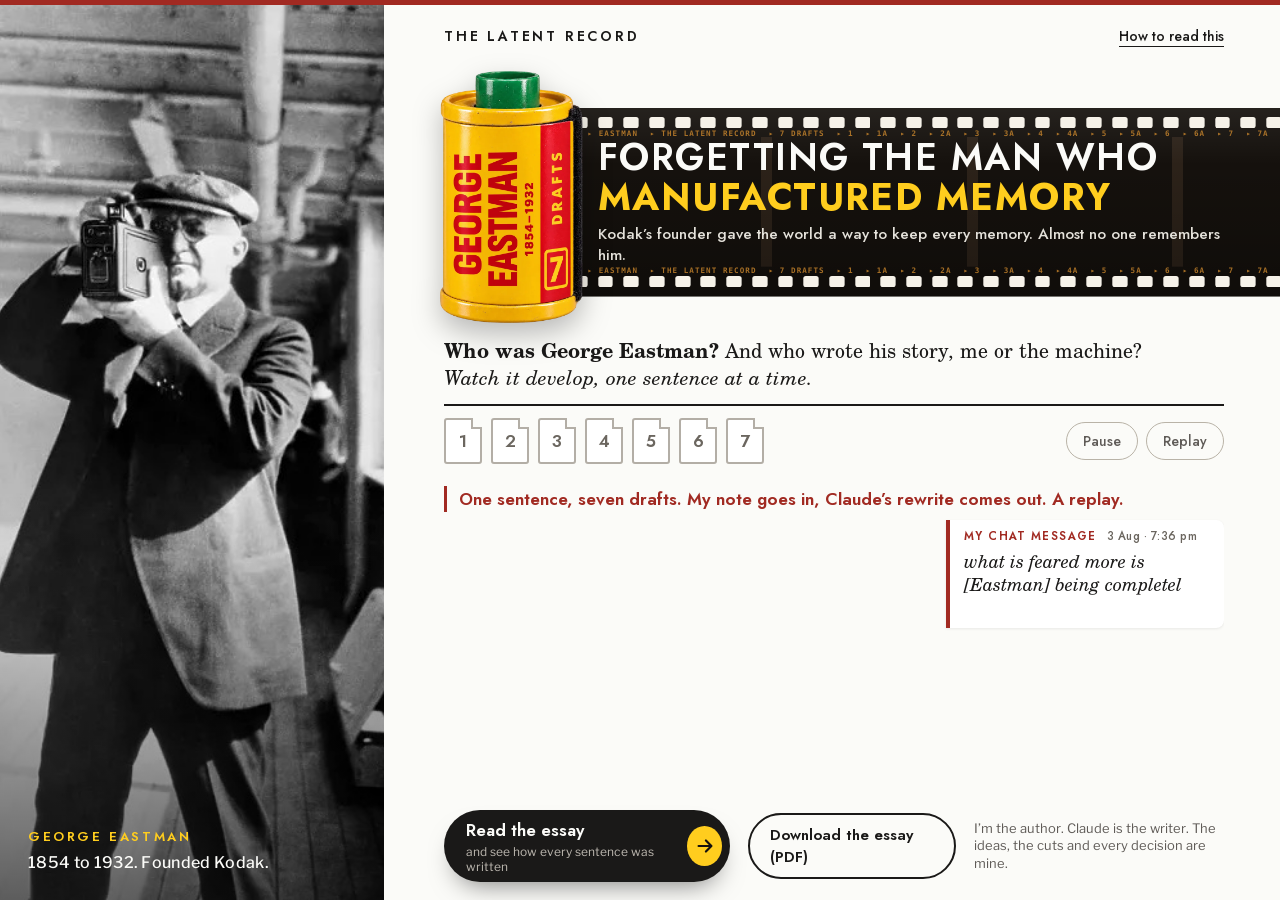
==== index.html @ 2e3db7b7 "Preview for one reader: landing, essay, how it was made, thesis, what was cut Co-Authored-By: Claude" ====
<!doctype html><html lang="en"><head><meta charset="utf-8"><meta name="viewport" content="width=device-width,initial-scale=1,viewport-fit=cover"><title>The Latent Record</title><meta name="robots" content="noindex,nofollow"><meta name="description" content="An essay about George Eastman, written with Claude, shown as it was made: every draft, every note, every cut."><meta property="og:title" content="The Latent Record"><meta property="og:description" content="An essay about George Eastman, written with Claude, shown as it was made: every draft, every note, every cut."><meta property="og:type" content="website"><meta property="og:image" content="https://evmonaha880.github.io/latent-record-preview/og.jpg"><meta property="og:image:width" content="1200"><meta property="og:image:height" content="630"><meta name="twitter:card" content="summary_large_image"><link rel="icon" href="data:image/svg+xml,%3Csvg xmlns=%22http://www.w3.org/2000/svg%22 viewBox=%220 0 32 32%22%3E%3Crect width=%2232%22 height=%2232%22 rx=%226%22 fill=%22%23A12A22%22/%3E%3Cpath d=%22M9 7h5v14h9v4H9z%22 fill=%22%23fff%22/%3E%3C/svg%3E">
<link rel="preload" as="font" type="font/woff2" href="fonts/jost-latin.woff2" crossorigin><link rel="preload" as="image" href="photos/g-bettmann-camera.jpg"><link rel="stylesheet" href="base.css?v=2"><link rel="stylesheet" href="fork.css?v=46"></head><body>
<div class="topbar"></div>
<div class="shell">
<figure class="photo"><img id="ph" src="photos/g-bettmann-camera.jpg" alt="George Eastman filming with a movie camera" style="object-position:50% 30%;filter:grayscale(1) contrast(1.03)"><figcaption><b>George Eastman</b>1854 to 1932. Founded Kodak.</figcaption></figure>
<div class="main">
<div class="mast"><span class="wm">The Latent Record</span><a href="#" data-how class="howlink">How to read this</a></div>
<div class="roll">
<div class="can" aria-hidden="true"><picture><source srcset="assets/canister.webp" type="image/webp"><img src="assets/canister.png?v=2" width="509" height="900" alt="" onload="this.classList.add('ok')"></picture></div>
<div class="strip"><span class="edge et" aria-hidden="true"><i>▸ EASTMAN</i><i>▸ THE LATENT RECORD</i><i>▸ 7 DRAFTS</i><i>▸ 1</i><i>▸ 1A</i><i>▸ 2</i><i>▸ 2A</i><i>▸ 3</i><i>▸ 3A</i><i>▸ 4</i><i>▸ 4A</i><i>▸ 5</i><i>▸ 5A</i><i>▸ 6</i><i>▸ 6A</i><i>▸ 7</i><i>▸ 7A</i><i>▸ 8</i><i>▸ 8A</i><i>▸ 9</i><i>▸ 9A</i><i>▸ 10</i><i>▸ 10A</i><i>▸ 11</i><i>▸ 11A</i><i>▸ 12</i><i>▸ 12A</i><i>▸ 13</i><i>▸ 13A</i><i>▸ 14</i><i>▸ 14A</i><i>▸ 15</i><i>▸ 15A</i><i>▸ 16</i><i>▸ 16A</i><i>▸ 17</i><i>▸ 17A</i><i>▸ 18</i><i>▸ 18A</i><i>▸ 19</i><i>▸ 19A</i><i>▸ 20</i><i>▸ 20A</i><i>▸ 21</i><i>▸ 21A</i><i>▸ 22</i><i>▸ 22A</i><i>▸ 23</i><i>▸ 23A</i><i>▸ 24</i><i>▸ 24A</i><i>▸ 25</i><i>▸ 25A</i><i>▸ 26</i><i>▸ 26A</i><i>▸ 27</i><i>▸ 27A</i><i>▸ 28</i><i>▸ 28A</i><i>▸ 29</i><i>▸ 29A</i><i>▸ 30</i><i>▸ 30A</i><i>▸ 31</i><i>▸ 31A</i><i>▸ 32</i><i>▸ 32A</i><i>▸ 33</i><i>▸ 33A</i><i>▸ 34</i><i>▸ 34A</i><i>▸ 35</i><i>▸ 35A</i><i>▸ 36</i><i>▸ 36A</i><i>▸ 37</i><i>▸ 37A</i><i>▸ 38</i><i>▸ 38A</i><i>▸ 39</i><i>▸ 39A</i></span><div class="tt"><h1>Forgetting the Man Who <b>Manufactured Memory</b></h1><p class="sub sin">Kodak’s founder gave the world a way to keep every memory. Almost no one remembers him.</p></div><span class="edge eb" aria-hidden="true"><i>▸ EASTMAN</i><i>▸ THE LATENT RECORD</i><i>▸ 7 DRAFTS</i><i>▸ 1</i><i>▸ 1A</i><i>▸ 2</i><i>▸ 2A</i><i>▸ 3</i><i>▸ 3A</i><i>▸ 4</i><i>▸ 4A</i><i>▸ 5</i><i>▸ 5A</i><i>▸ 6</i><i>▸ 6A</i><i>▸ 7</i><i>▸ 7A</i><i>▸ 8</i><i>▸ 8A</i><i>▸ 9</i><i>▸ 9A</i><i>▸ 10</i><i>▸ 10A</i><i>▸ 11</i><i>▸ 11A</i><i>▸ 12</i><i>▸ 12A</i><i>▸ 13</i><i>▸ 13A</i><i>▸ 14</i><i>▸ 14A</i><i>▸ 15</i><i>▸ 15A</i><i>▸ 16</i><i>▸ 16A</i><i>▸ 17</i><i>▸ 17A</i><i>▸ 18</i><i>▸ 18A</i><i>▸ 19</i><i>▸ 19A</i><i>▸ 20</i><i>▸ 20A</i><i>▸ 21</i><i>▸ 21A</i><i>▸ 22</i><i>▸ 22A</i><i>▸ 23</i><i>▸ 23A</i><i>▸ 24</i><i>▸ 24A</i><i>▸ 25</i><i>▸ 25A</i><i>▸ 26</i><i>▸ 26A</i><i>▸ 27</i><i>▸ 27A</i><i>▸ 28</i><i>▸ 28A</i><i>▸ 29</i><i>▸ 29A</i><i>▸ 30</i><i>▸ 30A</i><i>▸ 31</i><i>▸ 31A</i><i>▸ 32</i><i>▸ 32A</i><i>▸ 33</i><i>▸ 33A</i><i>▸ 34</i><i>▸ 34A</i><i>▸ 35</i><i>▸ 35A</i><i>▸ 36</i><i>▸ 36A</i><i>▸ 37</i><i>▸ 37A</i><i>▸ 38</i><i>▸ 38A</i><i>▸ 39</i><i>▸ 39A</i></span></div>
</div>
<p class="sub sout">Kodak’s founder gave the world a way to keep every memory. Almost no one remembers him.</p>

<p class="concept"><b>Who was George Eastman?</b> And who wrote his story, me or the machine?<br><em>Watch it develop, one sentence at a time.</em></p>
<div class="stage">
<div class="sh"><div class="pgrow" id="pg" role="img" aria-label="Draft counter, seven drafts"><i><b>1</b><small>Draft 1 of 7</small></i><i><b>2</b><small>Draft 2 of 7</small></i><i><b>3</b><small>Draft 3 of 7</small></i><i><b>4</b><small>Draft 4 of 7</small></i><i><b>5</b><small>Draft 5 of 7</small></i><i><b>6</b><small>Draft 6 of 7</small></i><i><b>7</b><small>Draft 7 of 7</small></i></div><span class="ctl"><button id="bPause" class="mini">Pause</button><button id="bReplay" class="mini">Replay</button></span></div>
<p class="stat" id="cap" aria-live="polite"></p>
<div class="body"><div class="center"><div id="stamp" class="stamp"></div><p id="para" class="para"></p>
</div>
<div class="m"><div id="mR" class="stack"></div></div></div>
</div>
<p class="oneline-ph">I’m the author. Claude is the writer. The ideas, the cuts and every decision are mine.</p>
<div class="ctarow"><a class="cta" href="essay/index.html"><span><strong>Read the essay</strong><small>and see how every sentence was written</small></span><span class="ar"><svg width="22" height="22" viewBox="0 0 24 24" fill="none" stroke="#14110E" stroke-width="2.4" stroke-linecap="round" stroke-linejoin="round"><path d="M5 12h13"/><path d="M13 6l6 6-6 6"/></svg></span></a>
<a class="dl" href="forgetting-the-man-who-manufactured-memory.pdf" download><span class="dl-long">Download the essay (PDF)</span><span class="dl-short">Download PDF</span></a>
<p class="oneline">I’m the author. Claude is the writer. The ideas, the cuts and every decision are mine.</p></div>
</div></div>
<div id="ov" class="ov"><div class="sheet"><h2>How to read this</h2>
<div class="lg"><div class="lr"><span class="sw sw-note"></span><div><b>My note.</b> What I typed to steer the draft, typos kept.</div></div>
<div class="lr"><span class="sw sw-cl">Claude</span><div><b>Claude’s draft.</b> The rewrite that came back, word for word.</div></div>
<div class="lr"><span class="sw sw-ins">new</span><span class="sw sw-del">cut</span><div><b>In the sentence.</b> Highlighted words are new. Struck words are cut.</div></div></div>
<button class="gotit" data-close>Got it</button></div></div>
<script src="data.js"></script><script src="diff.js"></script><script src="engine8.js?v=11"></script><script src="sketch-mode.js"></script><script src="latent-mode.js"></script><script>(function(){var P={a:["a-formal-1917.jpg","50% 14%","grayscale(1) contrast(1.12)",""],b:["b-loc-1915.jpg","50% 40%","grayscale(1) contrast(1.1)","scale(1.28)"],c:["c-colour-1914.jpg","50% 20%","none",""],d:["d-desk-1903.jpg","50% 30%","grayscale(1) contrast(1.08)",""],e:["e-ship-1890.jpg","62% 50%","grayscale(1) contrast(1.1)",""],f:["f-plaque-mit.jpg","50% 40%","grayscale(1) contrast(1.15)",""],g:["g-bettmann-camera.jpg","50% 30%","grayscale(1) contrast(1.03)",""]};
var m=/photo=([a-g])/.exec(location.search),k=m?m[1]:"g",p=P[k],i=document.getElementById("ph");i.src="photos/"+p[0];i.style.objectPosition=p[1];i.style.filter=p[2];if(p[3]){i.style.transform=p[3];i.style.transformOrigin="50% 38%"}})()</script></body></html>
---- base.css ----
@font-face{font-family:Schola;src:url(fonts/schola-regular.woff2);font-weight:400}
@font-face{font-family:Schola;src:url(fonts/schola-italic.woff2);font-weight:400;font-style:italic}
@font-face{font-family:Schola;src:url(fonts/schola-bold.woff2);font-weight:700}
@font-face{font-family:Franklin;src:url(fonts/franklin-400.woff2);font-weight:400}
@font-face{font-family:Franklin;src:url(fonts/franklin-500.woff2);font-weight:500}
@font-face{font-family:Franklin;src:url(fonts/franklin-600.woff2);font-weight:600}
@font-face{font-family:Charter;src:url(fonts/charter-roman.woff2);font-weight:400}
@font-face{font-family:Charter;src:url(fonts/charter-italic.woff2);font-weight:400;font-style:italic}
@font-face{font-family:Charter;src:url(fonts/charter-bold.woff2);font-weight:700}
*{box-sizing:border-box;margin:0;padding:0}
:root{--ground:#FBFBF8;--ink:#1A1918;--muted:#5F5B57;--surface:#EFEBE3;--red:#A12A22;--yellow:#FFB300;--rule:#D9D6D0;--lilac:#DDD0EE;--lilac2:#8E78B0;--chat:#6F7F8C;--chatsoft:#E4E9ED;--serif:Schola,Charter,Georgia,serif;--sans:Franklin,"Helvetica Neue",Arial,sans-serif}
body{background:var(--ground);color:var(--ink);font-family:var(--sans);-webkit-font-smoothing:antialiased}
a{color:inherit;text-decoration:none}

@font-face{font-family:Jost;src:url(fonts/jost-latin.woff2) format('woff2');font-weight:500 700;font-style:normal;font-display:swap}
---- fork.css ----
:root{--ground:#FBFBF8;--ink:#1A1918;--muted:#5F5B57;--rule:#D9D6D0;--red:#A12A22;--ky:#FFCD1E;--hl:#E4E1DA;--serif:Schola,Charter,Georgia,serif;--sans:Franklin,"Helvetica Neue",Arial,sans-serif;--geo:Jost,Futura,"Century Gothic",sans-serif}
body{background:var(--ground);color:var(--ink);font-family:var(--sans)}
.topbar{position:fixed;left:0;right:0;top:0;height:5px;background:var(--red);z-index:20}
.shell{display:grid;grid-template-columns:30vw minmax(0,1fr);min-height:100vh}
.photo{position:sticky;top:0;height:100vh;overflow:hidden;background:#111}
.photo img{width:100%;height:100%;object-fit:cover;object-position:50% 14%;filter:grayscale(1) contrast(1.12);display:block}
.photo:after{content:"";position:absolute;inset:0;background:linear-gradient(180deg,rgba(0,0,0,.0) 55%,rgba(0,0,0,.62))}
.photo figcaption{position:absolute;left:28px;bottom:26px;right:28px;color:#FBFBF8;z-index:2;font:500 14px/1.4 var(--sans);letter-spacing:.02em}
.photo figcaption b{display:block;font:600 12px var(--geo);letter-spacing:.2em;text-transform:uppercase;color:var(--ky);margin-bottom:6px}
.main{padding:26px 56px 18px 60px;min-width:0}
.mast{display:flex;justify-content:space-between;align-items:baseline}
.wm{font:600 14px var(--geo);letter-spacing:.2em;text-transform:uppercase}
.howlink{font:500 14px var(--geo);border-bottom:1px solid currentColor;color:inherit;text-decoration:none}
h1{font-family:var(--serif);font-weight:400;font-size:clamp(34px,3.7vw,54px);line-height:1.04;letter-spacing:-.016em;margin-top:22px;max-width:760px}
.sub{font-family:var(--serif);font-style:italic;font-size:clamp(19px,1.7vw,24px);line-height:1.3;margin-top:12px;max-width:700px}
.concept{font-family:var(--serif);font-size:clamp(15px,min(1.6vw,2.2vh),23px);line-height:1.38;color:var(--ink);margin-top:12px;max-width:760px}.concept b{font-weight:700}.concept em{font-style:italic}
.stage{margin-top:12px;border-top:2px solid var(--ink);padding-top:10px}
.sh{display:flex;align-items:center;gap:16px;min-height:0}
.ctl{margin-left:auto;display:flex;gap:6px}.mini{font:500 13px var(--geo);background:none;border:1px solid #b9b3a7;border-radius:20px;padding:7px 14px;color:var(--muted);cursor:pointer;min-height:34px}
.body{display:grid;grid-template-columns:minmax(0,1.7fr) minmax(250px,1fr);gap:30px;margin-top:8px;align-items:start}
.center{min-width:0}
.stamp{display:none}
.para{font-family:Charter,Georgia,serif;font-size:clamp(17px,min(2.1vw,3.05vh),30px);line-height:1.34;min-height:7em;transition:opacity .6s}.para.fade{opacity:0}
.para .d,.para .n{display:inline;font-size:1em;white-space:normal}
.para .d{color:var(--red);text-decoration:line-through;text-decoration-thickness:1.5px;transition:font-size 1s cubic-bezier(.5,0,.2,1),opacity .9s}
.para .d.gone{font-size:0;opacity:0}
.para .n{transition:font-size .8s cubic-bezier(.2,.8,.2,1),opacity .7s;background:var(--hl);border-bottom:1px solid #B5B0A5;animation:settle 3.2s ease 1.6s forwards}
.para .n.pre{font-size:0;opacity:0}@keyframes settle{to{background:transparent;border-bottom-color:transparent}}
.para.final{animation:gl 1.8s ease}@keyframes gl{40%{text-shadow:0 0 22px rgba(255,205,30,.7)}}
.m{min-width:0}.stack{display:flex;flex-direction:column;gap:12px;min-height:0}
.card{opacity:0;transform:translateY(12px);transition:opacity .6s ease,transform .8s cubic-bezier(.2,.8,.2,1),filter .8s}.card.in{opacity:1;transform:none}
.card.take{opacity:0!important;transform:translateX(var(--dx,0)) scale(.95)!important;filter:blur(2px)}
.cl{font:600 11.5px var(--geo);letter-spacing:.12em;text-transform:uppercase;margin-bottom:6px}.cl span{font-weight:400;letter-spacing:.04em;text-transform:none;opacity:.7;margin-left:6px}
.card .ct{min-height:1em}
.note,.chat{background:#fff;border-left:4px solid var(--red);border-radius:0 8px 8px 0;padding:12px 16px;box-shadow:0 1px 3px rgba(0,0,0,.08)}
.note .cl,.chat .cl{color:var(--red)}.note .ct,.chat .ct{font-family:var(--serif);font-style:italic;font-size:20px;line-height:1.3}
.claude,.both{background:#1A1918;color:#FBFBF8;border-radius:4px 16px 16px 16px;padding:14px 16px;font-family:ui-monospace,Menlo,Consolas,monospace}
.claude .cl{color:var(--ky);display:flex;align-items:center;gap:8px}
.claude.working .cl:before{content:"";width:8px;height:8px;border-radius:50%;background:var(--ky);animation:pulse 1s infinite}@keyframes pulse{50%{opacity:.25;transform:scale(.7)}}
.claude.done .cl:before{content:"✓";color:var(--ky);font-size:13px}
.claude .ct{font:400 13.5px/1.55 ui-monospace,Menlo,Consolas,monospace}
.steps{display:flex;flex-direction:column;gap:4px}.st{opacity:.35;transition:opacity .4s}.st.on{opacity:1}.st.on:after{content:'…';animation:bl 1s infinite}.st.done{opacity:.55}.st.done:after{content:' ✓';animation:none;color:var(--ky)}.st.done.on:after{content:' ✓'}
.bar{margin-top:10px;height:3px;background:#383532;border-radius:2px;overflow:hidden}.bar i{display:block;height:100%;width:38%;background:var(--ky);border-radius:2px;animation:slide 1.3s ease-in-out infinite}@keyframes slide{0%{margin-left:-40%}100%{margin-left:105%}}@keyframes bl{50%{opacity:.25}}
.res{display:flex;gap:8px;flex-wrap:wrap}.chip{font:600 13px ui-monospace,Menlo,Consolas,monospace;padding:6px 10px;border-radius:4px}.chip.m{background:rgba(255,111,97,.18);color:#FF8D82}.chip.p{background:rgba(255,205,30,.2);color:#FFD84D}
.ctarow{display:flex;align-items:center;gap:12px 18px;flex-wrap:nowrap;margin-top:10px}
.cta{display:flex;align-items:center;gap:18px;background:#1A1918;color:#FBFBF8;padding:8px 8px 8px 22px;border-radius:999px;text-decoration:none;box-shadow:0 14px 26px -12px rgba(0,0,0,.5)}
.cta strong{display:block;font:600 17px var(--geo);white-space:nowrap}.cta small{display:block;font:400 12px var(--sans);color:#bdb8b0;margin-top:2px}
.cta .ar{width:40px;height:40px;border-radius:50%;background:var(--ky);display:flex;align-items:center;justify-content:center}
.dl{display:inline-flex;align-items:center;font:600 15px var(--geo);border:2px solid #1A1918;border-radius:999px;padding:9px 20px;color:inherit;text-decoration:none}.dl:hover{background:#1A1918;color:var(--ky)}
.oneline{font-size:13px;color:var(--muted);max-width:250px;line-height:1.35}
.ov{position:fixed;inset:0;display:none;align-items:center;justify-content:center;background:rgba(10,8,6,.55);z-index:30;padding:20px}.ov.show{display:flex}
.sheet{max-width:620px;width:100%;padding:30px 32px;background:var(--ground);border-radius:6px}.sheet h2{font:400 28px var(--serif)}
.lg{margin:16px 0}.lr{display:flex;gap:14px;align-items:center;margin-bottom:12px;font-size:16px;line-height:1.45}
.sw{flex:none;min-width:34px;height:26px;display:inline-flex;align-items:center;justify-content:center;font:600 12px var(--sans);border-radius:3px;padding:0 6px}
.sw-note{border-left:4px solid var(--red);min-width:10px;background:#fff}.sw-cl{background:#1A1918;color:#FFCD1E}.sw-ins{background:var(--hl)}.sw-del{text-decoration:line-through;color:var(--red)}
.gotit{font:600 16px var(--geo);padding:12px 26px;border:0;border-radius:2px;cursor:pointer;background:#1A1918;color:#FBFBF8}
@media(max-width:1100px){.shell{grid-template-columns:1fr}.photo{position:relative;height:230px}.photo img{object-position:50% 12%}.photo figcaption{bottom:14px;left:20px}.main{padding:22px 20px 36px}.body{grid-template-columns:1fr;gap:12px}.dl,.cta{width:100%}.dl{justify-content:center}.cta{justify-content:space-between}}
@media(max-width:1250px){.ctarow{flex-wrap:wrap}.oneline{max-width:420px}}
@media(max-width:1100px){.ctarow{flex-direction:column;align-items:stretch}.oneline{max-width:none}}

.sketchmode .photo{background:#FBFBF8;border-right:1px solid #cfc9bb}.sketchmode .photo:after{display:none}.sketchmode .photo figcaption{color:#1A1918;background:rgba(251,251,248,.92);padding:10px 12px;left:20px;right:20px;bottom:20px;z-index:4}.sketchmode .photo figcaption b{color:#A12A22}

.lm{position:absolute;inset:0;background:#FBFBF8;display:flex;flex-direction:column;align-items:center;padding:30px 20px 120px;z-index:1}
.lm .mk{position:absolute;right:12px;top:12px;font:700 11px Helvetica,Arial;letter-spacing:.14em;background:#FFCD1E;color:#111;padding:4px 8px;border-radius:3px;z-index:5}
.lm .stk{position:relative}.lm .stk img{position:absolute;inset:0;width:100%;height:100%;object-fit:cover;transition:opacity 1.1s}
.lm .tile{width:260px;height:346px;margin-top:6px;border:1px solid #1A1918}.lm .prev{width:260px;height:346px;border:1px solid #cfc9bb}
.lm .lt1{font:700 11px Helvetica,Arial;letter-spacing:.16em;text-transform:uppercase;color:#1A1918;margin-top:14px;align-self:flex-start}
.lm .lt2{font:12px Helvetica,Arial;color:#5F5B57;margin:6px 0 4px;align-self:flex-start}.lm .ar{font:600 11px Helvetica,Arial;letter-spacing:.14em;text-transform:uppercase;color:#A12A22;margin:8px 0 8px}
.lm-steps .lm{padding:0;background:#222}.lm-steps .stk.full{position:absolute;inset:0;width:100%;height:100%}
.lm-steps .sbar{position:absolute;left:0;right:0;top:0;padding:10px 14px;font:600 12px Helvetica,Arial;letter-spacing:.08em;background:rgba(251,251,248,.92);color:#111;z-index:3}
.lm-steps .photo:after,.lm-latent .photo:after{display:none}
.lm-latent .photo figcaption,.lm-steps .photo figcaption{color:#1A1918;background:rgba(251,251,248,.94);padding:10px 12px;left:14px;right:14px;bottom:14px;z-index:4;font-size:12px}.lm-latent .photo figcaption b,.lm-steps .photo figcaption b{color:#A12A22;font-size:11px}
.lm .tile img{filter:none!important}
.tw-mode .photo:after{display:none}.tw-mode .photo{background:#FBFBF8;border-right:1px solid #cfc9bb}
.twrow{display:grid;grid-template-columns:1fr 1fr;gap:14px;align-items:start}
.twh{display:flex;flex-direction:column;min-width:0}
.twc{font:13px/1.35 Helvetica,Arial;color:#1A1918;margin-top:7px;min-height:52px}
.twn{font:11px/1.4 Helvetica,Arial;color:#5b564c;margin:2px 0 0;padding-top:8px;border-top:1px solid #cfc9bb}
.tw{position:absolute;inset:0;display:flex;flex-direction:column;justify-content:center;gap:12px;padding:20px 20px 18px;z-index:2;background:#FBFBF8}
.twhd{margin-bottom:2px}.twh1{font:700 12px Helvetica,Arial;letter-spacing:.16em;text-transform:uppercase;color:#1A1918}.twh2{font:13px/1.35 Helvetica,Arial;color:#5b564c;margin-top:3px}
.twl{display:flex;flex-direction:column;align-items:flex-start;gap:1px;border-top:3px solid #1A1918;padding-top:6px}.twl b{font:800 24px/1 Helvetica,Arial;letter-spacing:.04em;text-transform:uppercase;color:#1A1918}.twl span{font:12px/1.3 Helvetica,Arial;letter-spacing:.02em;color:#5b564c}
.twh.ai .twl{border-top-color:#FFCD1E}
.twt{font:italic 600 15px/1.2 Georgia,serif;color:#1A1918;margin:6px 0 7px;min-height:36px}
.twf{position:relative;width:100%;aspect-ratio:1/2;max-height:calc(100vh - 340px);border:1px solid #1A1918;background:#E4E1DA;overflow:hidden}
.twf img{position:absolute;inset:0;width:100%;height:100%;object-fit:cover;object-position:50% 20%;transition:opacity 1.1s;filter:none!important}
.twf.film{background:#161513;border-color:#161513}
.twf.film:before,.twf.film:after{content:"";position:absolute;top:0;bottom:0;width:16px;z-index:3;background:#161513 url("data:image/svg+xml;utf8,<svg xmlns='http://www.w3.org/2000/svg' width='16' height='20'><rect x='4' y='5' width='8' height='10' rx='2' fill='%23F6F2E9'/></svg>") repeat-y}
.twf.film:before{left:0}.twf.film:after{right:0}
.twf.film img{left:16px;width:calc(100% - 32px)}
.twf.ai:before{content:"AI-made";position:absolute;left:7px;top:7px;z-index:3;background:#FFCD1E;color:#111;font:700 10px Helvetica,Arial;letter-spacing:.08em;padding:3px 7px;border-radius:3px}
@media(max-width:1100px){.tw-mode .photo{height:auto;position:relative}.tw{position:relative;inset:auto;padding:16px 20px 14px}.twf{aspect-ratio:3/4;max-height:none}.twf img{object-position:50% 15%}.twc{font-size:12.5px;min-height:50px}.twl b{font-size:21px}}

/* fit-to-screen: cards and buttons shrink with the viewport height so the whole page shows without scrolling (desktop) */
.note .ct,.chat .ct{font-size:clamp(14.5px,2.35vh,20px)}
.note,.chat{padding:clamp(8px,1.3vh,12px) 14px}
.claude,.both{padding:clamp(9px,1.3vh,14px) 14px}
.claude .ct{font-size:clamp(11.5px,1.6vh,13.5px)}
.stack{gap:clamp(8px,1.2vh,12px)}
@media(max-height:800px) and (min-width:1101px){.main{padding-top:16px;padding-bottom:10px}.roll{margin-top:6px}.concept{margin-top:8px}.stage{margin-top:8px;padding-top:8px}.ctarow{margin-top:8px}.cta{padding:6px 6px 6px 18px}.cta strong{font-size:15.5px}.cta small{font-size:11px}.cta .ar{width:34px;height:34px}.dl{padding:7px 16px;font-size:14px}.oneline{font-size:12px;max-width:230px}.body{grid-template-columns:minmax(0,1.5fr) minmax(250px,1fr)}.cl{margin-bottom:3px}}
/* static layout: the header row keeps a two-line caption height and the button row is pinned to the bottom of the screen, so nothing below the roll moves when the sentence or the cards change size */
@media(min-width:1101px){.main{display:flex;flex-direction:column;min-height:100vh}.ctarow{margin-top:auto;padding-top:10px}}

/* ---- 10/06 rebuild: real 35mm strip + one counter ---- */
/* Roll: canister at the left, film strip leaving its velvet slot. Strip height = slot length (.75 of the canister); the strip is centred on the slot (52% down the canister). Film geometry in fractions of strip height H (35mm = H): perf 2.8 x 1.98mm -> .08H x .0566H, pitch 4.75mm -> .136H, frame pitch 38mm -> 1.086H, frame gap 2mm -> .057H, perf centre 2.8mm from the edge. */
.roll{--ch:clamp(200px,28vh,330px);--sh:calc(var(--ch)*.75);--perf:url("data:image/svg+xml;utf8,<svg xmlns='http://www.w3.org/2000/svg' viewBox='0 0 475 198' preserveAspectRatio='none'><rect x='97' y='0' width='280' height='198' rx='46' fill='%23F6F2E9'/></svg>");position:relative;display:flex;align-items:flex-start;margin:24px -56px 2px -4px}
.can{position:relative;flex:none;height:var(--ch);z-index:3;filter:drop-shadow(0 12px 14px rgba(0,0,0,.26))}
.can img{display:block;height:100%;width:auto}
.strip{position:relative;flex:1;min-width:0;height:var(--sh);margin-top:calc(var(--ch)*.52 - var(--sh)/2);margin-left:calc(var(--ch)*-.06);z-index:1;overflow:hidden;
 background:linear-gradient(180deg,rgba(255,255,255,.07),rgba(255,255,255,0) 30%,rgba(0,0,0,.28)),repeating-linear-gradient(90deg,transparent 0,transparent calc(var(--sh)*1.029),#2c2219 calc(var(--sh)*1.029),#2c2219 calc(var(--sh)*1.086)) 0 50%/100% calc(100% - var(--sh)*.314) no-repeat,#15110d;
 display:flex;animation:feed 1.2s cubic-bezier(.2,.7,.2,1) both}
.strip:before,.strip:after{content:"";position:absolute;left:0;right:0;height:calc(var(--sh)*.0566);background:var(--perf) 0 0/calc(var(--sh)*.136) 100% repeat-x}
.strip:before{top:calc(var(--sh)*.0517)}.strip:after{bottom:calc(var(--sh)*.0517)}
.edge{position:absolute;left:calc(var(--ch)*.08);right:0;white-space:nowrap;overflow:hidden;font:600 calc(var(--sh)*.04)/1 ui-monospace,Menlo,Consolas,monospace;letter-spacing:.14em;color:#d9902f;opacity:.75}
.et{top:calc(var(--sh)*.118)}.eb{bottom:calc(var(--sh)*.118)}
.tt{display:flex;flex-direction:column;justify-content:center;width:100%;padding:calc(var(--sh)*.17) 36px calc(var(--sh)*.17) calc(var(--ch)*.12)}
.strip h1{margin:0;max-width:none;font:600 clamp(24px,min(2.9vw,4.2vh),42px)/1.06 var(--geo);letter-spacing:.04em;text-transform:uppercase;color:#FBFBF8}
.strip h1 b{display:block;font-weight:700;color:var(--ky)}
.strip .sub{margin:calc(var(--sh)*.04) 0 0;max-width:720px;font:500 clamp(13.5px,min(1.2vw,1.75vh),18px)/1.35 var(--geo);font-style:normal;color:#E4E1DA}
.sout{display:none}
@keyframes feed{from{clip-path:inset(0 100% 0 0)}to{clip-path:inset(0 0 0 0)}}
@media(prefers-reduced-motion:reduce){.strip{animation:none}}
@media(max-width:1100px){.roll{--ch:215px;margin:20px -20px 4px -2px}.tt{padding-right:16px}.strip h1{font-size:clamp(17px,3.6vw,30px)}.strip .sub{font-size:clamp(13px,2.2vw,16px)}}
@media(max-width:520px){.roll{--ch:215px}.strip h1{font-size:16px;letter-spacing:.01em}.sin{display:none}.sout{display:block;font:italic 400 16px/1.35 var(--serif);color:var(--ink);margin:6px 0 0}}

/* Counter: the seven numbered pages ARE the counter; NOW sits under the one that is playing. Controls share the row. */
.sh{display:flex;align-items:flex-start;gap:16px}
.pgrow{display:flex;gap:9px;align-items:flex-start;padding:2px 0 22px}
.pgrow i{position:relative;display:flex;align-items:center;justify-content:center;width:38px;height:46px;border:2px solid #b3aea6;border-radius:3px;background:#fff;transition:background .5s,border-color .5s,transform .5s}
.pgrow i b{font:600 17px var(--geo);color:#8a847b;transition:color .5s}
.pgrow i:after{content:"";position:absolute;right:-2px;top:-2px;width:9px;height:9px;background:var(--ground);border-left:2px solid #b3aea6;border-bottom:2px solid #b3aea6;transition:border-color .5s}
.pgrow i.d{background:#E4E1DA;border-color:#7d776f}.pgrow i.d b{color:#5F5B57}.pgrow i.d:after{border-color:#7d776f}
.pgrow i.on{background:var(--hl);border-color:#1A1918;transform:translateY(-3px)}.pgrow i.on b{color:#1A1918}.pgrow i.on:after{border-color:#1A1918}
.pgrow i small{display:none;position:absolute;top:calc(100% + 7px);left:50%;transform:translateX(-50%);font:700 11px var(--geo);letter-spacing:.18em;text-transform:uppercase;color:var(--red)}
.pgrow i.on small{display:block}
.sh .ctl{margin:6px 0 0 auto;gap:8px}
.mini{min-height:38px;padding:8px 16px;font-size:14px}
.stat{margin:0 0 8px;border-left:3px solid var(--red);padding:2px 0 2px 12px;font:600 clamp(16px,1.35vw,19px)/1.3 var(--geo);color:var(--red);min-height:1.4em}
@media(max-width:1250px){.stat{min-height:2.7em}}
@media(max-width:1100px){.sh{flex-wrap:wrap;row-gap:4px}.pgrow{flex:1 1 100%;gap:6px;padding-bottom:22px}.pgrow i{flex:1;width:auto;min-width:0;height:44px}.sh .ctl{order:3;margin:0;width:100%}.mini{min-height:44px;padding:8px 20px}.para{min-height:0}.stack{min-height:0}.stat{min-height:2.7em}}
@media(max-height:760px) and (min-width:1101px){.roll{--ch:200px;margin-top:10px}.strip h1{font-size:26px}.strip .sub{font-size:13px}.para{font-size:20.5px}.note .ct,.chat .ct{font-size:14px}.concept{font-size:14.5px}.main{padding-top:12px}.pgrow i{height:40px;width:34px}.pgrow{padding-bottom:20px}}
/* photo: bigger caption; phone hero is taller and framed on the camera and face */
.photo figcaption{font-size:16px}.photo figcaption b{font-size:13px}
@media(max-width:1100px){.photo{height:290px}.photo img{object-position:50% 6%!important}}

.pgrow i small{white-space:nowrap;letter-spacing:.1em}
.pgrow i:first-child small{left:0;transform:none}.pgrow i:last-child small{left:auto;right:0;transform:none}

/* 10/07: buttons never move. Desktop: the column is exactly one screen tall, the stage takes what is left and clips, the button row is fixed at the bottom. Phone: the button row sits above the animation, so nothing above it changes size. */
@media(min-width:1101px){.main{height:100vh;min-height:0;overflow:hidden}.stage{flex:1 1 auto;min-height:0;overflow:hidden}.ctarow{flex:none;margin-top:0;padding-top:10px}}
@media(max-width:1100px){.main{display:flex;flex-direction:column}.main>.stage{order:2}.main>.ctarow{order:1;margin:14px 0 6px}}
@media(max-height:860px) and (min-width:1101px){.roll{--ch:26vh;margin-top:14px}}

/* 10/07 smooth cards: transform/opacity only for entry and exit, space collapses with a height transition, text never changes a card's height */
.card{will-change:opacity,transform;transition:opacity .7s cubic-bezier(.22,.8,.3,1),transform .8s cubic-bezier(.22,.8,.3,1),height .6s cubic-bezier(.4,0,.2,1),padding .6s cubic-bezier(.4,0,.2,1),margin .6s cubic-bezier(.4,0,.2,1)}
.card{transform:translateY(8px)}.card.in{transform:none}
.card.take{opacity:0!important;filter:none!important;transform:translateX(var(--dx,0)) scale(.97)!important;transition:opacity .45s ease-in,transform .6s cubic-bezier(.4,0,.2,1),height .6s cubic-bezier(.4,0,.2,1),padding .6s cubic-bezier(.4,0,.2,1),margin .6s cubic-bezier(.4,0,.2,1)}
.card .ct{display:grid}.card .ct>.gh,.card .ct>.ty{grid-area:1/1;display:block}.card .ct>.gh{visibility:hidden}
.claude{overflow:hidden}

/* 10/07: added-word highlight hugs the text (ascender to descender) instead of the whole line box; its hairline sits right under the descenders. Colors fade through registered properties. */
@property --a{syntax:'<number>';inherits:false;initial-value:.5}
@property --b{syntax:'<number>';inherits:false;initial-value:1}
.para .n{background:linear-gradient(rgba(205,201,192,var(--a)),rgba(205,201,192,var(--a))) 0 .2em/100% .98em no-repeat,linear-gradient(rgba(160,156,146,var(--b)),rgba(160,156,146,var(--b))) 0 1.18em/100% 1px no-repeat;border-bottom:0;animation:settle2 3.2s ease 1.6s forwards}
@keyframes settle2{to{--a:0;--b:0}}

/* 10/07: edge print is whole words only. Tokens wrap onto a hidden second line instead of being cut through a letter at the strip's right edge. */
.edge{display:flex;flex-wrap:wrap;column-gap:1.6em;white-space:nowrap;height:calc(var(--sh)*.04);line-height:1;overflow:hidden}
.edge i{font-style:normal;flex:none}

/* 10/07 sweep fixes: tablets (to 1100 wide) use the single-column layout; cards sliding out never create sideways scroll; reduced-motion view is not height-locked; two low-contrast greys darkened */
@media(min-width:521px) and (max-width:1100px){.roll{--ch:250px}.strip h1{font-size:clamp(20px,3.4vw,30px)}}
.stage{overflow-x:clip}.main{overflow-x:clip}
.still .main{height:auto;min-height:100vh;overflow:visible}.still .stage{overflow:visible}.still .ctarow{margin-top:14px}
.pgrow i b{color:#6b665f}
.cl span{opacity:1;color:#6b665f}.claude .cl span{color:#bdb8b0}
/* 10/07: narrow laptops (1101-1250 wide): slimmer photo column and side padding so the animation area fits without clipping */
@media(min-width:1101px) and (max-width:1250px){.shell{grid-template-columns:24vw minmax(0,1fr)}.main{padding:14px 30px 10px 34px}.roll{margin-right:-30px;--ch:clamp(170px,24vh,250px);margin-top:12px}.strip h1{font-size:clamp(22px,min(2.7vw,3.9vh),34px)}.concept{font-size:clamp(14.5px,min(1.5vw,2.1vh),19px)}.stat{min-height:1.4em;font-size:clamp(15px,1.4vw,17px)}.para{font-size:clamp(17px,min(2.3vw,3vh),25px)}.body{grid-template-columns:minmax(0,1.4fr) minmax(220px,1fr);gap:22px}.photo figcaption{left:20px;right:20px}}
/* 10/07: on shorter laptop screens the longest note plus the Claude working card needed ~15px more room; smaller note type and tighter card spacing */
@media(max-height:940px) and (min-width:1101px){.note .ct,.chat .ct{font-size:clamp(14px,2vh,18px)}.note,.chat{padding:8px 14px}.claude,.both{padding:8px 14px}.stack{gap:8px}.steps{gap:2px}.bar{margin-top:7px}}
@media(max-height:900px) and (min-width:1101px) and (max-width:1250px){.note .ct,.chat .ct{font-size:clamp(14px,1.9vh,17px)}}
/* 10/07: smallest phones (320-360 wide): header row stays on one line */
@media(max-width:360px){.wm{font-size:11.5px;letter-spacing:.1em;white-space:nowrap}.howlink{font-size:12.5px;white-space:nowrap}}

/* 10/07: phone (to 1100 wide): the two buttons live in a bar fixed to the bottom of the screen, so they never move and never push the animation down. The author line moves to the end of the page. */
.dl-short,.oneline-ph{display:none}
@media(max-width:1100px){
.main>.ctarow{position:fixed;left:0;right:0;bottom:0;order:0;margin:0;z-index:15;flex-direction:row;flex-wrap:nowrap;align-items:stretch;gap:10px;padding:10px 14px calc(10px + env(safe-area-inset-bottom));background:rgba(251,251,248,.985);-webkit-backdrop-filter:blur(8px);backdrop-filter:blur(8px);border-top:1px solid var(--rule)}
.main>.ctarow .oneline{display:none}
.main>.ctarow .cta{flex:1.5;width:auto;min-width:0;padding:6px 6px 6px 16px;gap:10px;box-shadow:none;justify-content:space-between}
.main>.ctarow .cta small{display:none}.main>.ctarow .cta strong{font-size:15px}
.main>.ctarow .cta .ar{width:34px;height:34px;flex:none}
.main>.ctarow .dl{flex:1;width:auto;min-width:0;padding:8px 10px;font-size:14px;justify-content:center;text-align:center}
.dl-long{display:none}.dl-short{display:inline}
.oneline-ph{display:block;margin:18px 0 0;font-size:13px;line-height:1.4;color:var(--muted)}
.main{padding-bottom:calc(92px + env(safe-area-inset-bottom))}
}
@media(max-width:1100px){.oneline-ph{order:3}.photo{height:250px}}
/* 10/07: phone keeps the original order (sentence, then note and Claude below); engine8.js scrolls the page down by itself when a card appears. */
@media(max-width:1100px){.note .ct,.chat .ct{font-size:17px}}
@media(max-width:350px){.stat{min-height:4em}}

/* 10/09 slow-connection fixes: the canister box has its final width before the image arrives (no shift), the image fades in once complete instead of painting line by line, and it is a 67 KB WebP (the PNG was 653 KB) */
.can{width:calc(var(--ch)*.5656)}.can picture{display:contents}.can img{opacity:0;transition:opacity .5s ease}.can img.ok{opacity:1}
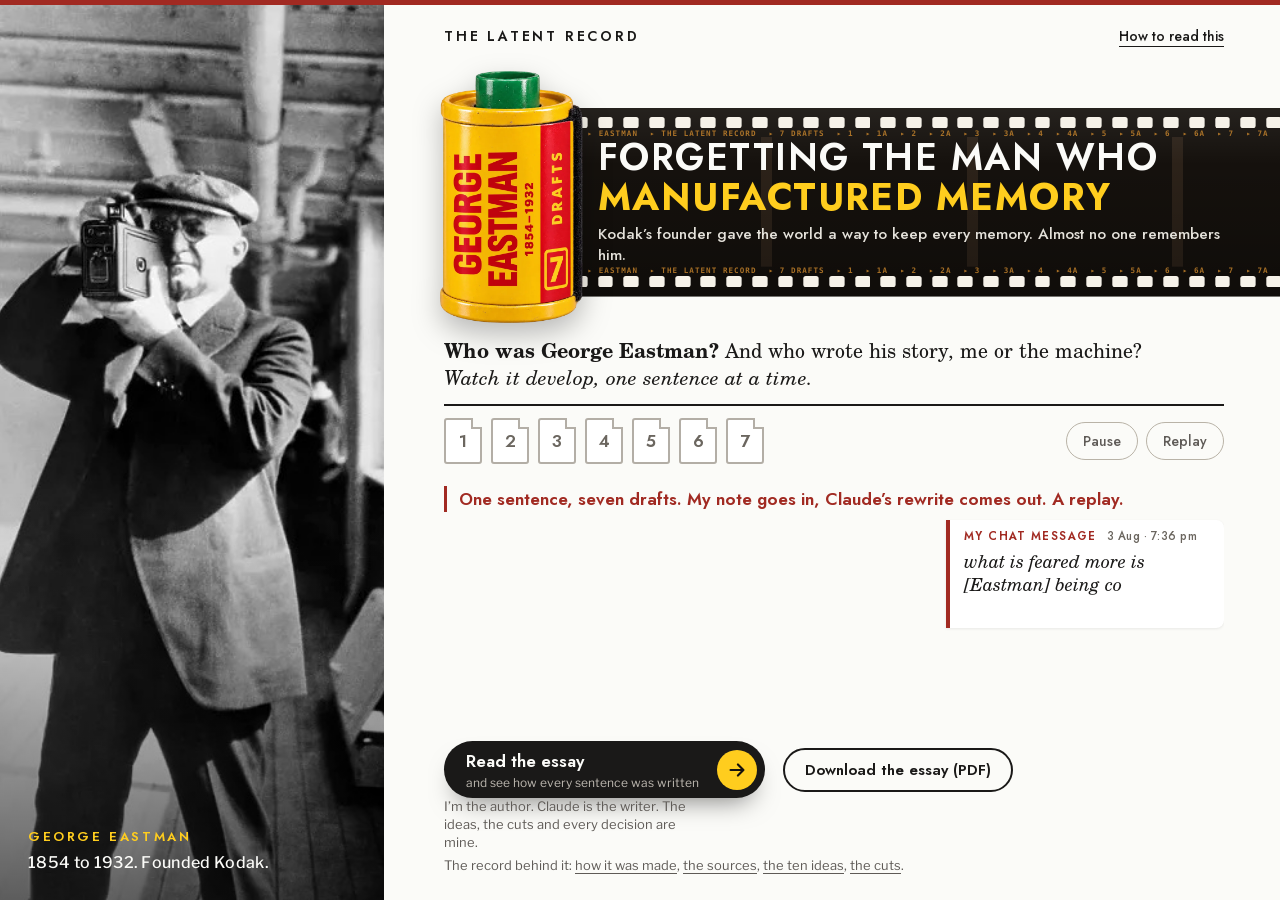
==== commit 6fbda154: "Redesign: contact-sheet inner pages, film-strip header on every page, ten-beat How it was made, two-" ====
--- a/index.html
+++ b/index.html
@@ -1,5 +1,230 @@
 <!doctype html><html lang="en"><head><meta charset="utf-8"><meta name="viewport" content="width=device-width,initial-scale=1,viewport-fit=cover"><title>The Latent Record</title><meta name="robots" content="noindex,nofollow"><meta name="description" content="An essay about George Eastman, written with Claude, shown as it was made: every draft, every note, every cut."><meta property="og:title" content="The Latent Record"><meta property="og:description" content="An essay about George Eastman, written with Claude, shown as it was made: every draft, every note, every cut."><meta property="og:type" content="website"><meta property="og:image" content="https://evmonaha880.github.io/latent-record-preview/og.jpg"><meta property="og:image:width" content="1200"><meta property="og:image:height" content="630"><meta name="twitter:card" content="summary_large_image"><link rel="icon" href="data:image/svg+xml,%3Csvg xmlns=%22http://www.w3.org/2000/svg%22 viewBox=%220 0 32 32%22%3E%3Crect width=%2232%22 height=%2232%22 rx=%226%22 fill=%22%23A12A22%22/%3E%3Cpath d=%22M9 7h5v14h9v4H9z%22 fill=%22%23fff%22/%3E%3C/svg%3E">
-<link rel="preload" as="font" type="font/woff2" href="fonts/jost-latin.woff2" crossorigin><link rel="preload" as="image" href="photos/g-bettmann-camera.jpg"><link rel="stylesheet" href="base.css?v=2"><link rel="stylesheet" href="fork.css?v=46"></head><body>
+<link rel="preload" as="font" type="font/woff2" href="fonts/jost-latin.woff2" crossorigin><link rel="preload" as="image" href="photos/g-bettmann-camera.jpg"><style>@font-face{font-family:Schola;src:url(fonts/schola-regular.woff2);font-weight:400}
+@font-face{font-family:Schola;src:url(fonts/schola-italic.woff2);font-weight:400;font-style:italic}
+@font-face{font-family:Schola;src:url(fonts/schola-bold.woff2);font-weight:700}
+@font-face{font-family:Franklin;src:url(fonts/franklin-400.woff2);font-weight:400}
+@font-face{font-family:Franklin;src:url(fonts/franklin-500.woff2);font-weight:500}
+@font-face{font-family:Franklin;src:url(fonts/franklin-600.woff2);font-weight:600}
+@font-face{font-family:Charter;src:url(fonts/charter-roman.woff2);font-weight:400}
+@font-face{font-family:Charter;src:url(fonts/charter-italic.woff2);font-weight:400;font-style:italic}
+@font-face{font-family:Charter;src:url(fonts/charter-bold.woff2);font-weight:700}
+*{box-sizing:border-box;margin:0;padding:0}
+:root{--ground:#FBFBF8;--ink:#1A1918;--muted:#5F5B57;--surface:#EFEBE3;--red:#A12A22;--yellow:#FFB300;--rule:#D9D6D0;--lilac:#DDD0EE;--lilac2:#8E78B0;--chat:#6F7F8C;--chatsoft:#E4E9ED;--serif:Schola,Charter,Georgia,serif;--sans:Franklin,"Helvetica Neue",Arial,sans-serif}
+body{background:var(--ground);color:var(--ink);font-family:var(--sans);-webkit-font-smoothing:antialiased}
+a{color:inherit;text-decoration:none}
+
+@font-face{font-family:Jost;src:url(fonts/jost-latin.woff2) format('woff2');font-weight:500 700;font-style:normal;font-display:swap}
+</style><style>:root{--ground:#FBFBF8;--ink:#1A1918;--muted:#5F5B57;--rule:#D9D6D0;--red:#A12A22;--ky:#FFCD1E;--hl:#E4E1DA;--serif:Schola,Charter,Georgia,serif;--sans:Franklin,"Helvetica Neue",Arial,sans-serif;--geo:Jost,Futura,"Century Gothic",sans-serif}
+body{background:var(--ground);color:var(--ink);font-family:var(--sans)}
+.topbar{position:fixed;left:0;right:0;top:0;height:5px;background:var(--red);z-index:20}
+.shell{display:grid;grid-template-columns:30vw minmax(0,1fr);min-height:100vh}
+.photo{position:sticky;top:0;height:100vh;overflow:hidden;background:#111}
+.photo img{width:100%;height:100%;object-fit:cover;object-position:50% 14%;filter:grayscale(1) contrast(1.12);display:block}
+.photo:after{content:"";position:absolute;inset:0;background:linear-gradient(180deg,rgba(0,0,0,.0) 55%,rgba(0,0,0,.62))}
+.photo figcaption{position:absolute;left:28px;bottom:26px;right:28px;color:#FBFBF8;z-index:2;font:500 14px/1.4 var(--sans);letter-spacing:.02em}
+.photo figcaption b{display:block;font:600 12px var(--geo);letter-spacing:.2em;text-transform:uppercase;color:var(--ky);margin-bottom:6px}
+.main{padding:26px 56px 18px 60px;min-width:0}
+.mast{display:flex;justify-content:space-between;align-items:baseline}
+.wm{font:600 14px var(--geo);letter-spacing:.2em;text-transform:uppercase}
+.howlink{font:500 14px var(--geo);border-bottom:1px solid currentColor;color:inherit;text-decoration:none}
+h1{font-family:var(--serif);font-weight:400;font-size:clamp(34px,3.7vw,54px);line-height:1.04;letter-spacing:-.016em;margin-top:22px;max-width:760px}
+.sub{font-family:var(--serif);font-style:italic;font-size:clamp(19px,1.7vw,24px);line-height:1.3;margin-top:12px;max-width:700px}
+.concept{font-family:var(--serif);font-size:clamp(15px,min(1.6vw,2.2vh),23px);line-height:1.38;color:var(--ink);margin-top:12px;max-width:760px}.concept b{font-weight:700}.concept em{font-style:italic}
+.stage{margin-top:12px;border-top:2px solid var(--ink);padding-top:10px}
+.sh{display:flex;align-items:center;gap:16px;min-height:0}
+.ctl{margin-left:auto;display:flex;gap:6px}.mini{font:500 13px var(--geo);background:none;border:1px solid #b9b3a7;border-radius:20px;padding:7px 14px;color:var(--muted);cursor:pointer;min-height:34px}
+.body{display:grid;grid-template-columns:minmax(0,1.7fr) minmax(250px,1fr);gap:30px;margin-top:8px;align-items:start}
+.center{min-width:0}
+.stamp{display:none}
+.para{font-family:Charter,Georgia,serif;font-size:clamp(17px,min(2.1vw,3.05vh),30px);line-height:1.34;min-height:7em;transition:opacity .6s}.para.fade{opacity:0}
+.para .d,.para .n{display:inline;font-size:1em;white-space:normal}
+.para .d{color:var(--red);text-decoration:line-through;text-decoration-thickness:1.5px;transition:font-size 1s cubic-bezier(.5,0,.2,1),opacity .9s}
+.para .d.gone{font-size:0;opacity:0}
+.para .n{transition:font-size .8s cubic-bezier(.2,.8,.2,1),opacity .7s;background:var(--hl);border-bottom:1px solid #B5B0A5;animation:settle 3.2s ease 1.6s forwards}
+.para .n.pre{font-size:0;opacity:0}@keyframes settle{to{background:transparent;border-bottom-color:transparent}}
+.para.final{animation:gl 1.8s ease}@keyframes gl{40%{text-shadow:0 0 22px rgba(255,205,30,.7)}}
+.m{min-width:0}.stack{display:flex;flex-direction:column;gap:12px;min-height:0}
+.card{opacity:0;transform:translateY(12px);transition:opacity .6s ease,transform .8s cubic-bezier(.2,.8,.2,1),filter .8s}.card.in{opacity:1;transform:none}
+.card.take{opacity:0!important;transform:translateX(var(--dx,0)) scale(.95)!important;filter:blur(2px)}
+.cl{font:600 11.5px var(--geo);letter-spacing:.12em;text-transform:uppercase;margin-bottom:6px}.cl span{font-weight:400;letter-spacing:.04em;text-transform:none;opacity:.7;margin-left:6px}
+.card .ct{min-height:1em}
+.note,.chat{background:#fff;border-left:4px solid var(--red);border-radius:0 8px 8px 0;padding:12px 16px;box-shadow:0 1px 3px rgba(0,0,0,.08)}
+.note .cl,.chat .cl{color:var(--red)}.note .ct,.chat .ct{font-family:var(--serif);font-style:italic;font-size:20px;line-height:1.3}
+.claude,.both{background:#1A1918;color:#FBFBF8;border-radius:4px 16px 16px 16px;padding:14px 16px;font-family:ui-monospace,Menlo,Consolas,monospace}
+.claude .cl{color:var(--ky);display:flex;align-items:center;gap:8px}
+.claude.working .cl:before{content:"";width:8px;height:8px;border-radius:50%;background:var(--ky);animation:pulse 1s infinite}@keyframes pulse{50%{opacity:.25;transform:scale(.7)}}
+.claude.done .cl:before{content:"✓";color:var(--ky);font-size:13px}
+.claude .ct{font:400 13.5px/1.55 ui-monospace,Menlo,Consolas,monospace}
+.steps{display:flex;flex-direction:column;gap:4px}.st{opacity:.35;transition:opacity .4s}.st.on{opacity:1}.st.on:after{content:'…';animation:bl 1s infinite}.st.done{opacity:.55}.st.done:after{content:' ✓';animation:none;color:var(--ky)}.st.done.on:after{content:' ✓'}
+.bar{margin-top:10px;height:3px;background:#383532;border-radius:2px;overflow:hidden}.bar i{display:block;height:100%;width:38%;background:var(--ky);border-radius:2px;animation:slide 1.3s ease-in-out infinite}@keyframes slide{0%{margin-left:-40%}100%{margin-left:105%}}@keyframes bl{50%{opacity:.25}}
+.res{display:flex;gap:8px;flex-wrap:wrap}.chip{font:600 13px ui-monospace,Menlo,Consolas,monospace;padding:6px 10px;border-radius:4px}.chip.m{background:rgba(255,111,97,.18);color:#FF8D82}.chip.p{background:rgba(255,205,30,.2);color:#FFD84D}
+.ctarow{display:flex;align-items:center;gap:12px 18px;flex-wrap:nowrap;margin-top:10px}
+.cta{display:flex;align-items:center;gap:18px;background:#1A1918;color:#FBFBF8;padding:8px 8px 8px 22px;border-radius:999px;text-decoration:none;box-shadow:0 14px 26px -12px rgba(0,0,0,.5)}
+.cta strong{display:block;font:600 17px var(--geo);white-space:nowrap}.cta small{display:block;font:400 12px var(--sans);color:#bdb8b0;margin-top:2px}
+.cta .ar{width:40px;height:40px;border-radius:50%;background:var(--ky);display:flex;align-items:center;justify-content:center}
+.dl{display:inline-flex;align-items:center;font:600 15px var(--geo);border:2px solid #1A1918;border-radius:999px;padding:9px 20px;color:inherit;text-decoration:none}.dl:hover{background:#1A1918;color:var(--ky)}
+.oneline{font-size:13px;color:var(--muted);max-width:250px;line-height:1.35}
+.ov{position:fixed;inset:0;display:none;align-items:center;justify-content:center;background:rgba(10,8,6,.55);z-index:30;padding:20px}.ov.show{display:flex}
+.sheet{max-width:620px;width:100%;padding:30px 32px;background:var(--ground);border-radius:6px}.sheet h2{font:400 28px var(--serif)}
+.lg{margin:16px 0}.lr{display:flex;gap:14px;align-items:center;margin-bottom:12px;font-size:16px;line-height:1.45}
+.sw{flex:none;min-width:34px;height:26px;display:inline-flex;align-items:center;justify-content:center;font:600 12px var(--sans);border-radius:3px;padding:0 6px}
+.sw-note{border-left:4px solid var(--red);min-width:10px;background:#fff}.sw-cl{background:#1A1918;color:#FFCD1E}.sw-ins{background:var(--hl)}.sw-del{text-decoration:line-through;color:var(--red)}
+.gotit{font:600 16px var(--geo);padding:12px 26px;border:0;border-radius:2px;cursor:pointer;background:#1A1918;color:#FBFBF8}
+@media(max-width:1100px){.shell{grid-template-columns:1fr}.photo{position:relative;height:230px}.photo img{object-position:50% 12%}.photo figcaption{bottom:14px;left:20px}.main{padding:22px 20px 36px}.body{grid-template-columns:1fr;gap:12px}.dl,.cta{width:100%}.dl{justify-content:center}.cta{justify-content:space-between}}
+@media(max-width:1250px){.ctarow{flex-wrap:wrap}.oneline{max-width:420px}}
+@media(max-width:1100px){.ctarow{flex-direction:column;align-items:stretch}.oneline{max-width:none}}
+
+.sketchmode .photo{background:#FBFBF8;border-right:1px solid #cfc9bb}.sketchmode .photo:after{display:none}.sketchmode .photo figcaption{color:#1A1918;background:rgba(251,251,248,.92);padding:10px 12px;left:20px;right:20px;bottom:20px;z-index:4}.sketchmode .photo figcaption b{color:#A12A22}
+
+.lm{position:absolute;inset:0;background:#FBFBF8;display:flex;flex-direction:column;align-items:center;padding:30px 20px 120px;z-index:1}
+.lm .mk{position:absolute;right:12px;top:12px;font:700 11px Helvetica,Arial;letter-spacing:.14em;background:#FFCD1E;color:#111;padding:4px 8px;border-radius:3px;z-index:5}
+.lm .stk{position:relative}.lm .stk img{position:absolute;inset:0;width:100%;height:100%;object-fit:cover;transition:opacity 1.1s}
+.lm .tile{width:260px;height:346px;margin-top:6px;border:1px solid #1A1918}.lm .prev{width:260px;height:346px;border:1px solid #cfc9bb}
+.lm .lt1{font:700 11px Helvetica,Arial;letter-spacing:.16em;text-transform:uppercase;color:#1A1918;margin-top:14px;align-self:flex-start}
+.lm .lt2{font:12px Helvetica,Arial;color:#5F5B57;margin:6px 0 4px;align-self:flex-start}.lm .ar{font:600 11px Helvetica,Arial;letter-spacing:.14em;text-transform:uppercase;color:#A12A22;margin:8px 0 8px}
+.lm-steps .lm{padding:0;background:#222}.lm-steps .stk.full{position:absolute;inset:0;width:100%;height:100%}
+.lm-steps .sbar{position:absolute;left:0;right:0;top:0;padding:10px 14px;font:600 12px Helvetica,Arial;letter-spacing:.08em;background:rgba(251,251,248,.92);color:#111;z-index:3}
+.lm-steps .photo:after,.lm-latent .photo:after{display:none}
+.lm-latent .photo figcaption,.lm-steps .photo figcaption{color:#1A1918;background:rgba(251,251,248,.94);padding:10px 12px;left:14px;right:14px;bottom:14px;z-index:4;font-size:12px}.lm-latent .photo figcaption b,.lm-steps .photo figcaption b{color:#A12A22;font-size:11px}
+.lm .tile img{filter:none!important}
+.tw-mode .photo:after{display:none}.tw-mode .photo{background:#FBFBF8;border-right:1px solid #cfc9bb}
+.twrow{display:grid;grid-template-columns:1fr 1fr;gap:14px;align-items:start}
+.twh{display:flex;flex-direction:column;min-width:0}
+.twc{font:13px/1.35 Helvetica,Arial;color:#1A1918;margin-top:7px;min-height:52px}
+.twn{font:11px/1.4 Helvetica,Arial;color:#5b564c;margin:2px 0 0;padding-top:8px;border-top:1px solid #cfc9bb}
+.tw{position:absolute;inset:0;display:flex;flex-direction:column;justify-content:center;gap:12px;padding:20px 20px 18px;z-index:2;background:#FBFBF8}
+.twhd{margin-bottom:2px}.twh1{font:700 12px Helvetica,Arial;letter-spacing:.16em;text-transform:uppercase;color:#1A1918}.twh2{font:13px/1.35 Helvetica,Arial;color:#5b564c;margin-top:3px}
+.twl{display:flex;flex-direction:column;align-items:flex-start;gap:1px;border-top:3px solid #1A1918;padding-top:6px}.twl b{font:800 24px/1 Helvetica,Arial;letter-spacing:.04em;text-transform:uppercase;color:#1A1918}.twl span{font:12px/1.3 Helvetica,Arial;letter-spacing:.02em;color:#5b564c}
+.twh.ai .twl{border-top-color:#FFCD1E}
+.twt{font:italic 600 15px/1.2 Georgia,serif;color:#1A1918;margin:6px 0 7px;min-height:36px}
+.twf{position:relative;width:100%;aspect-ratio:1/2;max-height:calc(100vh - 340px);border:1px solid #1A1918;background:#E4E1DA;overflow:hidden}
+.twf img{position:absolute;inset:0;width:100%;height:100%;object-fit:cover;object-position:50% 20%;transition:opacity 1.1s;filter:none!important}
+.twf.film{background:#161513;border-color:#161513}
+.twf.film:before,.twf.film:after{content:"";position:absolute;top:0;bottom:0;width:16px;z-index:3;background:#161513 url("data:image/svg+xml;utf8,<svg xmlns='http://www.w3.org/2000/svg' width='16' height='20'><rect x='4' y='5' width='8' height='10' rx='2' fill='%23F6F2E9'/></svg>") repeat-y}
+.twf.film:before{left:0}.twf.film:after{right:0}
+.twf.film img{left:16px;width:calc(100% - 32px)}
+.twf.ai:before{content:"AI-made";position:absolute;left:7px;top:7px;z-index:3;background:#FFCD1E;color:#111;font:700 10px Helvetica,Arial;letter-spacing:.08em;padding:3px 7px;border-radius:3px}
+@media(max-width:1100px){.tw-mode .photo{height:auto;position:relative}.tw{position:relative;inset:auto;padding:16px 20px 14px}.twf{aspect-ratio:3/4;max-height:none}.twf img{object-position:50% 15%}.twc{font-size:12.5px;min-height:50px}.twl b{font-size:21px}}
+
+/* fit-to-screen: cards and buttons shrink with the viewport height so the whole page shows without scrolling (desktop) */
+.note .ct,.chat .ct{font-size:clamp(14.5px,2.35vh,20px)}
+.note,.chat{padding:clamp(8px,1.3vh,12px) 14px}
+.claude,.both{padding:clamp(9px,1.3vh,14px) 14px}
+.claude .ct{font-size:clamp(11.5px,1.6vh,13.5px)}
+.stack{gap:clamp(8px,1.2vh,12px)}
+@media(max-height:800px) and (min-width:1101px){.main{padding-top:16px;padding-bottom:10px}.roll{margin-top:6px}.concept{margin-top:8px}.stage{margin-top:8px;padding-top:8px}.ctarow{margin-top:8px}.cta{padding:6px 6px 6px 18px}.cta strong{font-size:15.5px}.cta small{font-size:11px}.cta .ar{width:34px;height:34px}.dl{padding:7px 16px;font-size:14px}.oneline{font-size:12px;max-width:230px}.body{grid-template-columns:minmax(0,1.5fr) minmax(250px,1fr)}.cl{margin-bottom:3px}}
+/* static layout: the header row keeps a two-line caption height and the button row is pinned to the bottom of the screen, so nothing below the roll moves when the sentence or the cards change size */
+@media(min-width:1101px){.main{display:flex;flex-direction:column;min-height:100vh}.ctarow{margin-top:auto;padding-top:10px}}
+
+/* ---- 10/06 rebuild: real 35mm strip + one counter ---- */
+/* Roll: canister at the left, film strip leaving its velvet slot. Strip height = slot length (.75 of the canister); the strip is centred on the slot (52% down the canister). Film geometry in fractions of strip height H (35mm = H): perf 2.8 x 1.98mm -> .08H x .0566H, pitch 4.75mm -> .136H, frame pitch 38mm -> 1.086H, frame gap 2mm -> .057H, perf centre 2.8mm from the edge. */
+.roll{--ch:clamp(200px,28vh,330px);--sh:calc(var(--ch)*.75);--perf:url("data:image/svg+xml;utf8,<svg xmlns='http://www.w3.org/2000/svg' viewBox='0 0 475 198' preserveAspectRatio='none'><rect x='97' y='0' width='280' height='198' rx='46' fill='%23F6F2E9'/></svg>");position:relative;display:flex;align-items:flex-start;margin:24px -56px 2px -4px}
+.can{position:relative;flex:none;height:var(--ch);z-index:3;filter:drop-shadow(0 12px 14px rgba(0,0,0,.26))}
+.can img{display:block;height:100%;width:auto}
+.strip{position:relative;flex:1;min-width:0;height:var(--sh);margin-top:calc(var(--ch)*.52 - var(--sh)/2);margin-left:calc(var(--ch)*-.06);z-index:1;overflow:hidden;
+ background:linear-gradient(180deg,rgba(255,255,255,.07),rgba(255,255,255,0) 30%,rgba(0,0,0,.28)),repeating-linear-gradient(90deg,transparent 0,transparent calc(var(--sh)*1.029),#2c2219 calc(var(--sh)*1.029),#2c2219 calc(var(--sh)*1.086)) 0 50%/100% calc(100% - var(--sh)*.314) no-repeat,#15110d;
+ display:flex;animation:feed 1.2s cubic-bezier(.2,.7,.2,1) both}
+.strip:before,.strip:after{content:"";position:absolute;left:0;right:0;height:calc(var(--sh)*.0566);background:var(--perf) 0 0/calc(var(--sh)*.136) 100% repeat-x}
+.strip:before{top:calc(var(--sh)*.0517)}.strip:after{bottom:calc(var(--sh)*.0517)}
+.edge{position:absolute;left:calc(var(--ch)*.08);right:0;white-space:nowrap;overflow:hidden;font:600 calc(var(--sh)*.04)/1 ui-monospace,Menlo,Consolas,monospace;letter-spacing:.14em;color:#d9902f;opacity:.75}
+.et{top:calc(var(--sh)*.118)}.eb{bottom:calc(var(--sh)*.118)}
+.tt{display:flex;flex-direction:column;justify-content:center;width:100%;padding:calc(var(--sh)*.17) 36px calc(var(--sh)*.17) calc(var(--ch)*.12)}
+.strip h1{margin:0;max-width:none;font:600 clamp(24px,min(2.9vw,4.2vh),42px)/1.06 var(--geo);letter-spacing:.04em;text-transform:uppercase;color:#FBFBF8}
+.strip h1 b{display:block;font-weight:700;color:var(--ky)}
+.strip .sub{margin:calc(var(--sh)*.04) 0 0;max-width:720px;font:500 clamp(13.5px,min(1.2vw,1.75vh),18px)/1.35 var(--geo);font-style:normal;color:#E4E1DA}
+.sout{display:none}
+@keyframes feed{from{clip-path:inset(0 100% 0 0)}to{clip-path:inset(0 0 0 0)}}
+@media(prefers-reduced-motion:reduce){.strip{animation:none}}
+@media(max-width:1100px){.roll{--ch:215px;margin:20px -20px 4px -2px}.tt{padding-right:16px}.strip h1{font-size:clamp(17px,3.6vw,30px)}.strip .sub{font-size:clamp(13px,2.2vw,16px)}}
+@media(max-width:520px){.roll{--ch:215px}.strip h1{font-size:16px;letter-spacing:.01em}.sin{display:none}.sout{display:block;font:italic 400 16px/1.35 var(--serif);color:var(--ink);margin:6px 0 0}}
+
+/* Counter: the seven numbered pages ARE the counter; NOW sits under the one that is playing. Controls share the row. */
+.sh{display:flex;align-items:flex-start;gap:16px}
+.pgrow{display:flex;gap:9px;align-items:flex-start;padding:2px 0 22px}
+.pgrow i{position:relative;display:flex;align-items:center;justify-content:center;width:38px;height:46px;border:2px solid #b3aea6;border-radius:3px;background:#fff;transition:background .5s,border-color .5s,transform .5s}
+.pgrow i b{font:600 17px var(--geo);color:#8a847b;transition:color .5s}
+.pgrow i:after{content:"";position:absolute;right:-2px;top:-2px;width:9px;height:9px;background:var(--ground);border-left:2px solid #b3aea6;border-bottom:2px solid #b3aea6;transition:border-color .5s}
+.pgrow i.d{background:#E4E1DA;border-color:#7d776f}.pgrow i.d b{color:#5F5B57}.pgrow i.d:after{border-color:#7d776f}
+.pgrow i.on{background:var(--hl);border-color:#1A1918;transform:translateY(-3px)}.pgrow i.on b{color:#1A1918}.pgrow i.on:after{border-color:#1A1918}
+.pgrow i small{display:none;position:absolute;top:calc(100% + 7px);left:50%;transform:translateX(-50%);font:700 11px var(--geo);letter-spacing:.18em;text-transform:uppercase;color:var(--red)}
+.pgrow i.on small{display:block}
+.sh .ctl{margin:6px 0 0 auto;gap:8px}
+.mini{min-height:38px;padding:8px 16px;font-size:14px}
+.stat{margin:0 0 8px;border-left:3px solid var(--red);padding:2px 0 2px 12px;font:600 clamp(16px,1.35vw,19px)/1.3 var(--geo);color:var(--red);min-height:1.4em}
+@media(max-width:1250px){.stat{min-height:2.7em}}
+@media(max-width:1100px){.sh{flex-wrap:wrap;row-gap:4px}.pgrow{flex:1 1 100%;gap:6px;padding-bottom:22px}.pgrow i{flex:1;width:auto;min-width:0;height:44px}.sh .ctl{order:3;margin:0;width:100%}.mini{min-height:44px;padding:8px 20px}.para{min-height:0}.stack{min-height:0}.stat{min-height:2.7em}}
+@media(max-height:760px) and (min-width:1101px){.roll{--ch:200px;margin-top:10px}.strip h1{font-size:26px}.strip .sub{font-size:13px}.para{font-size:20.5px}.note .ct,.chat .ct{font-size:14px}.concept{font-size:14.5px}.main{padding-top:12px}.pgrow i{height:40px;width:34px}.pgrow{padding-bottom:20px}}
+/* photo: bigger caption; phone hero is taller and framed on the camera and face */
+.photo figcaption{font-size:16px}.photo figcaption b{font-size:13px}
+@media(max-width:1100px){.photo{height:290px}.photo img{object-position:50% 6%!important}}
+
+.pgrow i small{white-space:nowrap;letter-spacing:.1em}
+.pgrow i:first-child small{left:0;transform:none}.pgrow i:last-child small{left:auto;right:0;transform:none}
+
+/* 10/07: buttons never move. Desktop: the column is exactly one screen tall, the stage takes what is left and clips, the button row is fixed at the bottom. Phone: the button row sits above the animation, so nothing above it changes size. */
+@media(min-width:1101px){.main{height:100vh;min-height:0;overflow:hidden}.stage{flex:1 1 auto;min-height:0;overflow:hidden}.ctarow{flex:none;margin-top:0;padding-top:10px}}
+@media(max-width:1100px){.main{display:flex;flex-direction:column}.main>.stage{order:2}.main>.ctarow{order:1;margin:14px 0 6px}}
+@media(max-height:860px) and (min-width:1101px){.roll{--ch:26vh;margin-top:14px}}
+
+/* 10/07 smooth cards: transform/opacity only for entry and exit, space collapses with a height transition, text never changes a card's height */
+.card{will-change:opacity,transform;transition:opacity .7s cubic-bezier(.22,.8,.3,1),transform .8s cubic-bezier(.22,.8,.3,1),height .6s cubic-bezier(.4,0,.2,1),padding .6s cubic-bezier(.4,0,.2,1),margin .6s cubic-bezier(.4,0,.2,1)}
+.card{transform:translateY(8px)}.card.in{transform:none}
+.card.take{opacity:0!important;filter:none!important;transform:translateX(var(--dx,0)) scale(.97)!important;transition:opacity .45s ease-in,transform .6s cubic-bezier(.4,0,.2,1),height .6s cubic-bezier(.4,0,.2,1),padding .6s cubic-bezier(.4,0,.2,1),margin .6s cubic-bezier(.4,0,.2,1)}
+.card .ct{display:grid}.card .ct>.gh,.card .ct>.ty{grid-area:1/1;display:block}.card .ct>.gh{visibility:hidden}
+.claude{overflow:hidden}
+
+/* 10/07: added-word highlight hugs the text (ascender to descender) instead of the whole line box; its hairline sits right under the descenders. Colors fade through registered properties. */
+@property --a{syntax:'<number>';inherits:false;initial-value:.5}
+@property --b{syntax:'<number>';inherits:false;initial-value:1}
+.para .n{background:linear-gradient(rgba(205,201,192,var(--a)),rgba(205,201,192,var(--a))) 0 .2em/100% .98em no-repeat,linear-gradient(rgba(160,156,146,var(--b)),rgba(160,156,146,var(--b))) 0 1.18em/100% 1px no-repeat;border-bottom:0;animation:settle2 3.2s ease 1.6s forwards}
+@keyframes settle2{to{--a:0;--b:0}}
+
+/* 10/07: edge print is whole words only. Tokens wrap onto a hidden second line instead of being cut through a letter at the strip's right edge. */
+.edge{display:flex;flex-wrap:wrap;column-gap:1.6em;white-space:nowrap;height:calc(var(--sh)*.04);line-height:1;overflow:hidden}
+.edge i{font-style:normal;flex:none}
+
+/* 10/07 sweep fixes: tablets (to 1100 wide) use the single-column layout; cards sliding out never create sideways scroll; reduced-motion view is not height-locked; two low-contrast greys darkened */
+@media(min-width:521px) and (max-width:1100px){.roll{--ch:250px}.strip h1{font-size:clamp(20px,3.4vw,30px)}}
+.stage{overflow-x:clip}.main{overflow-x:clip}
+.still .main{height:auto;min-height:100vh;overflow:visible}.still .stage{overflow:visible}.still .ctarow{margin-top:14px}
+.pgrow i b{color:#6b665f}
+.cl span{opacity:1;color:#6b665f}.claude .cl span{color:#bdb8b0}
+/* 10/07: narrow laptops (1101-1250 wide): slimmer photo column and side padding so the animation area fits without clipping */
+@media(min-width:1101px) and (max-width:1250px){.shell{grid-template-columns:24vw minmax(0,1fr)}.main{padding:14px 30px 10px 34px}.roll{margin-right:-30px;--ch:clamp(170px,24vh,250px);margin-top:12px}.strip h1{font-size:clamp(22px,min(2.7vw,3.9vh),34px)}.concept{font-size:clamp(14.5px,min(1.5vw,2.1vh),19px)}.stat{min-height:1.4em;font-size:clamp(15px,1.4vw,17px)}.para{font-size:clamp(17px,min(2.3vw,3vh),25px)}.body{grid-template-columns:minmax(0,1.4fr) minmax(220px,1fr);gap:22px}.photo figcaption{left:20px;right:20px}}
+/* 10/07: on shorter laptop screens the longest note plus the Claude working card needed ~15px more room; smaller note type and tighter card spacing */
+@media(max-height:940px) and (min-width:1101px){.note .ct,.chat .ct{font-size:clamp(14px,2vh,18px)}.note,.chat{padding:8px 14px}.claude,.both{padding:8px 14px}.stack{gap:8px}.steps{gap:2px}.bar{margin-top:7px}}
+@media(max-height:900px) and (min-width:1101px) and (max-width:1250px){.note .ct,.chat .ct{font-size:clamp(14px,1.9vh,17px)}}
+/* 10/07: smallest phones (320-360 wide): header row stays on one line */
+@media(max-width:360px){.wm{font-size:11.5px;letter-spacing:.1em;white-space:nowrap}.howlink{font-size:12.5px;white-space:nowrap}}
+
+/* 10/07: phone (to 1100 wide): the two buttons live in a bar fixed to the bottom of the screen, so they never move and never push the animation down. The author line moves to the end of the page. */
+.dl-short,.oneline-ph{display:none}
+@media(max-width:1100px){
+.main>.ctarow{position:fixed;left:0;right:0;bottom:0;order:0;margin:0;z-index:15;flex-direction:row;flex-wrap:nowrap;align-items:stretch;gap:10px;padding:10px 14px calc(10px + env(safe-area-inset-bottom));background:rgba(251,251,248,.985);-webkit-backdrop-filter:blur(8px);backdrop-filter:blur(8px);border-top:1px solid var(--rule)}
+.main>.ctarow .oneline{display:none}
+.main>.ctarow .cta{flex:1.5;width:auto;min-width:0;padding:6px 6px 6px 16px;gap:10px;box-shadow:none;justify-content:space-between}
+.main>.ctarow .cta small{display:none}.main>.ctarow .cta strong{font-size:15px}
+.main>.ctarow .cta .ar{width:34px;height:34px;flex:none}
+.main>.ctarow .dl{flex:1;width:auto;min-width:0;padding:8px 10px;font-size:14px;justify-content:center;text-align:center}
+.dl-long{display:none}.dl-short{display:inline}
+.oneline-ph{display:block;margin:18px 0 0;font-size:13px;line-height:1.4;color:var(--muted)}
+.main{padding-bottom:calc(92px + env(safe-area-inset-bottom))}
+}
+@media(max-width:1100px){.oneline-ph{order:3}.photo{height:250px}}
+/* 10/07: phone keeps the original order (sentence, then note and Claude below); engine8.js scrolls the page down by itself when a card appears. */
+@media(max-width:1100px){.note .ct,.chat .ct{font-size:17px}}
+@media(max-width:350px){.stat{min-height:4em}}
+
+/* 10/09 slow-connection fixes: the canister box has its final width before the image arrives (no shift), the image fades in once complete instead of painting line by line, and it is a 67 KB WebP (the PNG was 653 KB) */
+.can{width:calc(var(--ch)*.5656)}.can picture{display:contents}.can img{opacity:0;transition:opacity .5s ease}.can img.ok{opacity:1}
+
+/* 10/15: one quiet line under the buttons, linking to the record pages */
+.ctarow{flex-wrap:wrap;row-gap:0}
+.records{flex:0 0 100%;order:9;margin:6px 0 8px;font-size:13px;line-height:1.3;color:var(--muted)}
+.records a{color:inherit;text-decoration:underline;text-underline-offset:3px}
+.records a:hover,.records a:focus-visible{color:var(--ink)}
+@media(max-width:1100px){.main>.ctarow{flex-wrap:wrap;gap:0 10px}.main>.ctarow .records{margin:4px 0 2px;font-size:13px;text-align:center}.main{padding-bottom:calc(120px + env(safe-area-inset-bottom))}}
+</style></head><body>
 <div class="topbar"></div>
 <div class="shell">
 <figure class="photo"><img id="ph" src="photos/g-bettmann-camera.jpg" alt="George Eastman filming with a movie camera" style="object-position:50% 30%;filter:grayscale(1) contrast(1.03)"><figcaption><b>George Eastman</b>1854 to 1932. Founded Kodak.</figcaption></figure>
@@ -22,7 +247,7 @@
 <p class="oneline-ph">I’m the author. Claude is the writer. The ideas, the cuts and every decision are mine.</p>
 <div class="ctarow"><a class="cta" href="essay/index.html"><span><strong>Read the essay</strong><small>and see how every sentence was written</small></span><span class="ar"><svg width="22" height="22" viewBox="0 0 24 24" fill="none" stroke="#14110E" stroke-width="2.4" stroke-linecap="round" stroke-linejoin="round"><path d="M5 12h13"/><path d="M13 6l6 6-6 6"/></svg></span></a>
 <a class="dl" href="forgetting-the-man-who-manufactured-memory.pdf" download><span class="dl-long">Download the essay (PDF)</span><span class="dl-short">Download PDF</span></a>
-<p class="oneline">I’m the author. Claude is the writer. The ideas, the cuts and every decision are mine.</p></div>
+<p class="oneline">I’m the author. Claude is the writer. The ideas, the cuts and every decision are mine.</p><p class="records">The record behind it: <a href="how/">how it was made</a>, <a href="sources/">the sources</a>, <a href="thesis/">the ten ideas</a>, <a href="cut/">the cuts</a>.</p></div>
 </div></div>
 <div id="ov" class="ov"><div class="sheet"><h2>How to read this</h2>
 <div class="lg"><div class="lr"><span class="sw sw-note"></span><div><b>My note.</b> What I typed to steer the draft, typos kept.</div></div>
